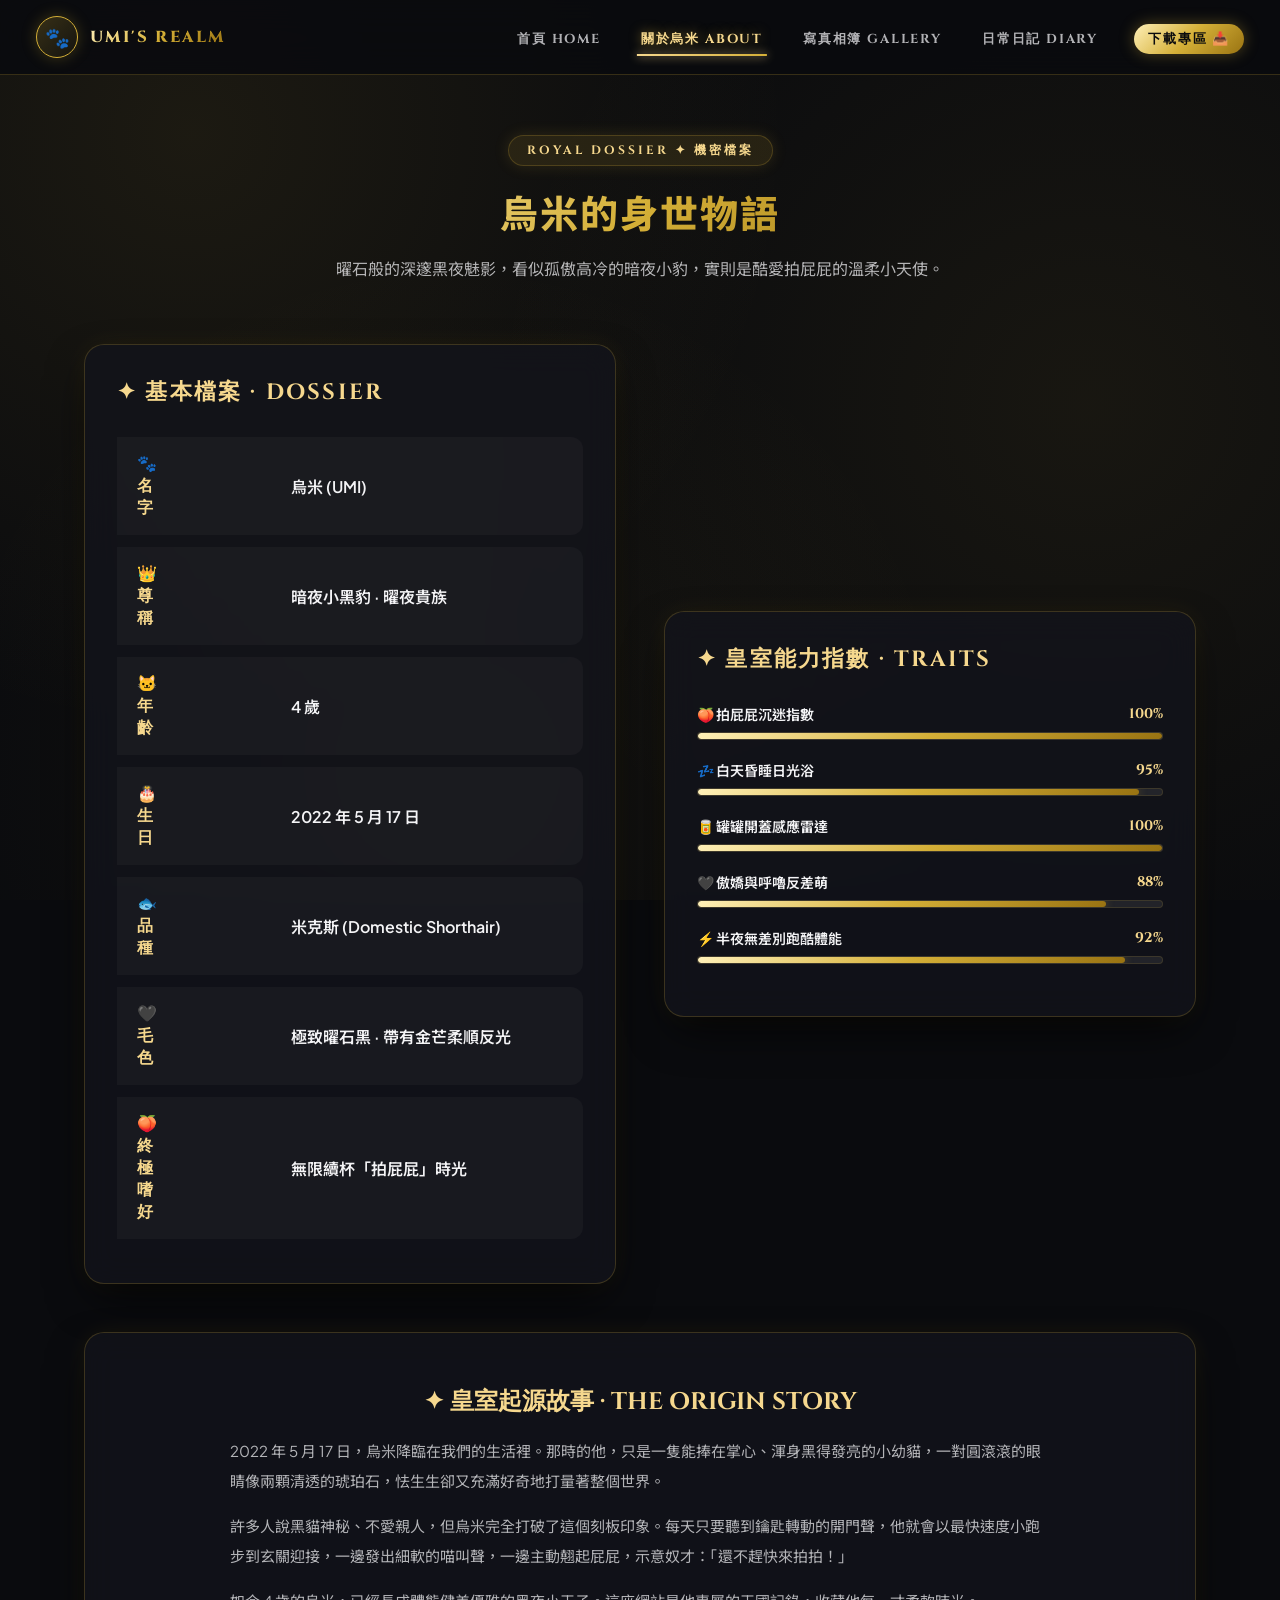
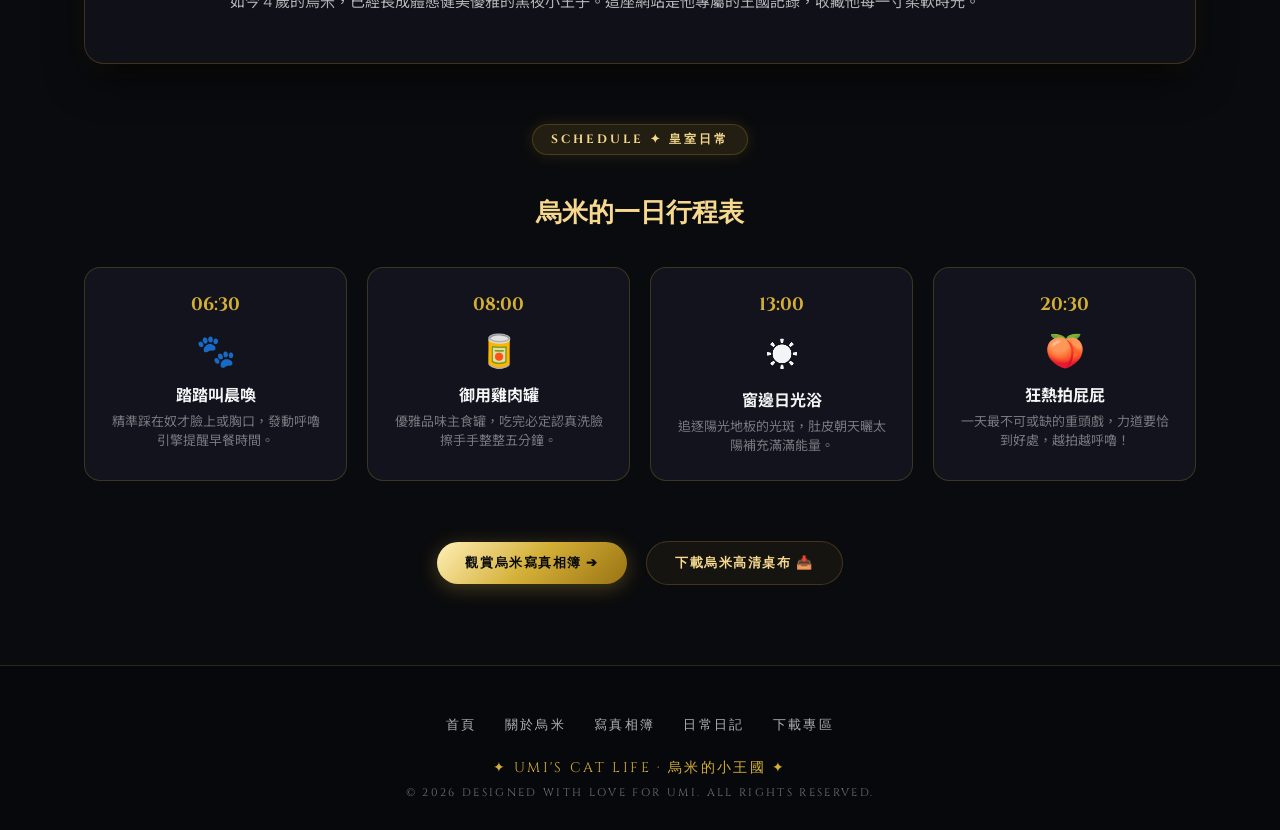
==== about.html @ c067a71b "Upgrade site to multi-page personal website with About, Gallery, Diary and Downloads" ====
<!DOCTYPE html>
<html lang="zh-Hant">
<head>
<meta charset="UTF-8">
<meta name="viewport" content="width=device-width, initial-scale=1.0">
<title>關於烏米｜ROYAL DOSSIER · UMI's CAT LIFE</title>
<link rel="preconnect" href="https://fonts.googleapis.com">
<link rel="preconnect" href="https://fonts.gstatic.com" crossorigin>
<link href="https://fonts.googleapis.com/css2?family=Cinzel:wght@500;600;700;800;900&family=Plus+Jakarta+Sans:wght@300;400;500;600;700&family=Noto+Sans+TC:wght@300;400;500;700;900&display=swap" rel="stylesheet">
<link rel="stylesheet" href="style.css">
<style>
/* Page Specific Styles for About */
.about-hero {
  display: grid;
  grid-template-columns: 1fr 1fr;
  gap: 48px;
  align-items: center;
  margin-top: 20px;
}

.profile-table {
  width: 100%;
  border-collapse: separate;
  border-spacing: 0 12px;
}

.profile-table tr {
  background: rgba(255, 255, 255, 0.03);
  border: 1px solid var(--gold-border);
  border-radius: 12px;
  transition: all .25s ease;
}

.profile-table tr:hover {
  background: rgba(212, 175, 55, 0.08);
  border-color: var(--gold-border-hover);
}

.profile-table td {
  padding: 16px 20px;
}

.profile-table td:first-child {
  border-radius: 12px 0 0 12px;
  font-family: 'Cinzel', serif;
  font-weight: 700;
  color: var(--gold-light);
  width: 35%;
  display: flex;
  align-items: center;
  gap: 10px;
}

.profile-table td:last-child {
  border-radius: 0 12px 12px 0;
  color: var(--text-main);
  font-weight: 600;
}

.stat-bar-wrap {
  margin-top: 30px;
}

.stat-item {
  margin-bottom: 20px;
}

.stat-header {
  display: flex;
  justify-content: space-between;
  margin-bottom: 8px;
  font-weight: 600;
  font-size: 14px;
}

.stat-header span:first-child {
  color: var(--text-main);
}

.stat-header span:last-child {
  color: var(--gold-light);
  font-family: 'Cinzel', serif;
  font-weight: 700;
}

.stat-track {
  height: 8px;
  background: rgba(255, 255, 255, 0.08);
  border-radius: 10px;
  overflow: hidden;
  border: 1px solid rgba(212, 175, 55, 0.15);
}

.stat-fill {
  height: 100%;
  background: var(--gold-gradient);
  border-radius: 10px;
  box-shadow: 0 0 10px rgba(212, 175, 55, 0.4);
  transition: width 1s ease-in-out;
}

.routine-grid {
  display: grid;
  grid-template-columns: repeat(auto-fit, minmax(200px, 1fr));
  gap: 20px;
  margin-top: 36px;
}

.routine-card {
  background: rgba(26, 29, 42, 0.5);
  border: 1px solid var(--gold-border);
  border-radius: 16px;
  padding: 24px;
  text-align: center;
  transition: all .3s ease;
}

.routine-card:hover {
  transform: translateY(-4px);
  border-color: var(--gold-light);
  box-shadow: 0 10px 25px rgba(0, 0, 0, 0.5);
}

.routine-time {
  font-family: 'Cinzel', serif;
  color: var(--gold-mid);
  font-weight: 700;
  font-size: 18px;
  margin-bottom: 8px;
}

.routine-icon {
  font-size: 32px;
  margin: 12px 0;
}

.routine-title {
  font-weight: 700;
  color: var(--text-main);
  margin-bottom: 6px;
}

.routine-desc {
  font-size: 13px;
  color: var(--text-dim);
  line-height: 1.5;
}

@media (max-width: 900px) {
  .about-hero {
    grid-template-columns: 1fr;
    gap: 32px;
  }
}
</style>
</head>
<body>

  <!-- NAV -->
  <nav class="nav">
    <div class="nav-brand">
      <a href="index.html" class="nav-logo">🐾</a>
      <a href="index.html" class="nav-title">UMI'S REALM</a>
    </div>
    <button class="mobile-toggle" onclick="toggleNav()">☰</button>
    <ul class="nav-links" id="navLinks">
      <li><a href="index.html">首頁 Home</a></li>
      <li><a href="about.html" class="active">關於烏米 About</a></li>
      <li><a href="gallery.html">寫真相簿 Gallery</a></li>
      <li><a href="diary.html">日常日記 Diary</a></li>
      <li><a href="downloads.html" class="nav-badge-download">下載專區 📥</a></li>
    </ul>
  </nav>

  <main>
    <div class="page-header">
      <span class="page-tag">ROYAL DOSSIER ✦ 機密檔案</span>
      <h1 class="page-title">烏米的身世物語</h1>
      <p class="page-desc">曜石般的深邃黑夜魅影，看似孤傲高冷的暗夜小豹，實則是酷愛拍屁屁的溫柔小天使。</p>
    </div>

    <div class="container">
      
      <!-- PROFILE & STATS -->
      <div class="about-hero">
        <div class="card">
          <h2 style="font-family:'Cinzel',serif; color:var(--gold-light); margin-top:0; font-size:22px; letter-spacing:0.1em;">✦ 基本檔案 · DOSSIER</h2>
          <table class="profile-table">
            <tr>
              <td>🐾 名字</td>
              <td>烏米 (UMI)</td>
            </tr>
            <tr>
              <td>👑 尊稱</td>
              <td>暗夜小黑豹 · 曜夜貴族</td>
            </tr>
            <tr>
              <td>🐱 年齡</td>
              <td>4 歲</td>
            </tr>
            <tr>
              <td>🎂 生日</td>
              <td>2022 年 5 月 17 日</td>
            </tr>
            <tr>
              <td>🐟 品種</td>
              <td>米克斯 (Domestic Shorthair)</td>
            </tr>
            <tr>
              <td>🖤 毛色</td>
              <td>極致曜石黑 · 帶有金芒柔順反光</td>
            </tr>
            <tr>
              <td>🍑 終極嗜好</td>
              <td>無限續杯「拍屁屁」時光</td>
            </tr>
          </table>
        </div>

        <div class="card">
          <h2 style="font-family:'Cinzel',serif; color:var(--gold-light); margin-top:0; font-size:22px; letter-spacing:0.1em;">✦ 皇室能力指數 · TRAITS</h2>
          <div class="stat-bar-wrap">
            <div class="stat-item">
              <div class="stat-header">
                <span>🍑 拍屁屁沉迷指數</span>
                <span>100%</span>
              </div>
              <div class="stat-track"><div class="stat-fill" style="width: 100%;"></div></div>
            </div>

            <div class="stat-item">
              <div class="stat-header">
                <span>💤 白天昏睡日光浴</span>
                <span>95%</span>
              </div>
              <div class="stat-track"><div class="stat-fill" style="width: 95%;"></div></div>
            </div>

            <div class="stat-item">
              <div class="stat-header">
                <span>🥫 罐罐開蓋感應雷達</span>
                <span>100%</span>
              </div>
              <div class="stat-track"><div class="stat-fill" style="width: 100%;"></div></div>
            </div>

            <div class="stat-item">
              <div class="stat-header">
                <span>🖤 傲嬌與呼嚕反差萌</span>
                <span>88%</span>
              </div>
              <div class="stat-track"><div class="stat-fill" style="width: 88%;"></div></div>
            </div>

            <div class="stat-item">
              <div class="stat-header">
                <span>⚡ 半夜無差別跑酷體能</span>
                <span>92%</span>
              </div>
              <div class="stat-track"><div class="stat-fill" style="width: 92%;"></div></div>
            </div>
          </div>
        </div>
      </div>

      <!-- STORY SECTION -->
      <div class="card" style="margin-top: 48px;">
        <h2 style="font-family:'Cinzel',serif; color:var(--gold-light); font-size:24px; text-align:center; margin-bottom:18px;">✦ 皇室起源故事 · THE ORIGIN STORY</h2>
        <div style="max-width: 820px; margin: 0 auto; line-height: 2; font-size: 15px; color: var(--text-muted);">
          <p>
            2022 年 5 月 17 日，烏米降臨在我們的生活裡。那時的他，只是一隻能捧在掌心、渾身黑得發亮的小幼貓，一對圓滾滾的眼睛像兩顆清透的琥珀石，怯生生卻又充滿好奇地打量著整個世界。
          </p>
          <p>
            許多人說黑貓神秘、不愛親人，但烏米完全打破了這個刻板印象。每天只要聽到鑰匙轉動的開門聲，他就會以最快速度小跑步到玄關迎接，一邊發出細軟的喵叫聲，一邊主動翹起屁屁，示意奴才：「還不趕快來拍拍！」
          </p>
          <p>
            如今 4 歲的烏米，已經長成體態健美優雅的黑夜小王子。這座網站是他專屬的王國記錄，收藏他每一寸柔軟時光。
          </p>
        </div>
      </div>

      <!-- DAILY ROUTINE -->
      <div style="margin-top: 60px;">
        <div style="text-align: center;">
          <span class="page-tag">SCHEDULE ✦ 皇室日常</span>
          <h2 style="font-family:'Cinzel',serif; color:var(--gold-light); font-size:26px;">烏米的一日行程表</h2>
        </div>

        <div class="routine-grid">
          <div class="routine-card">
            <div class="routine-time">06:30</div>
            <div class="routine-icon">🐾</div>
            <div class="routine-title">踏踏叫晨喚</div>
            <div class="routine-desc">精準踩在奴才臉上或胸口，發動呼嚕引擎提醒早餐時間。</div>
          </div>

          <div class="routine-card">
            <div class="routine-time">08:00</div>
            <div class="routine-icon">🥫</div>
            <div class="routine-title">御用雞肉罐</div>
            <div class="routine-desc">優雅品味主食罐，吃完必定認真洗臉擦手手整整五分鐘。</div>
          </div>

          <div class="routine-card">
            <div class="routine-time">13:00</div>
            <div class="routine-icon">☀️</div>
            <div class="routine-title">窗邊日光浴</div>
            <div class="routine-desc">追逐陽光地板的光斑，肚皮朝天曬太陽補充滿滿能量。</div>
          </div>

          <div class="routine-card">
            <div class="routine-time">20:30</div>
            <div class="routine-icon">🍑</div>
            <div class="routine-title">狂熱拍屁屁</div>
            <div class="routine-desc">一天最不可或缺的重頭戲，力道要恰到好處，越拍越呼嚕！</div>
          </div>
        </div>
      </div>

      <!-- BOTTOM CTA -->
      <div style="text-align: center; margin-top: 60px;">
        <a href="gallery.html" class="btn btn-primary">觀賞烏米寫真相簿 ➔</a>
        <a href="downloads.html" class="btn btn-outline" style="margin-left: 16px;">下載烏米高清桌布 📥</a>
      </div>

    </div>
  </main>

  <footer>
    <div class="footer-nav">
      <a href="index.html">首頁</a>
      <a href="about.html">關於烏米</a>
      <a href="gallery.html">寫真相簿</a>
      <a href="diary.html">日常日記</a>
      <a href="downloads.html">下載專區</a>
    </div>
    <div class="footer-brand">✦ UMI'S CAT LIFE · 烏米的小王國 ✦</div>
    <div style="font-size: 11px; color: var(--text-dim); margin-top: 8px;">
      © 2026 DESIGNED WITH LOVE FOR UMI. ALL RIGHTS RESERVED.
    </div>
  </footer>

  <script>
    function toggleNav() {
      const links = document.getElementById('navLinks');
      links.classList.toggle('open');
    }
  </script>
</body>
</html>
---- style.css ----
/* =========================================================
   UMI THE ROYAL PANTHER - MULTI-PAGE GLOBAL STYLESHEET
   Style: Luxury Dark Gold Aesthetic (曜黑金鑽風格)
   ========================================================= */

:root {
  --bg-base: #0A0B0E;
  --bg-surface: #12141C;
  --bg-card: rgba(18, 20, 28, 0.78);
  --bg-card-hover: rgba(26, 29, 42, 0.92);
  --gold-light: #F6D88E;
  --gold-mid: #D4AF37;
  --gold-dark: #8E6E1B;
  --gold-gradient: linear-gradient(135deg, #FFF0B8 0%, #D4AF37 50%, #997312 100%);
  --gold-gradient-glow: linear-gradient(135deg, #F6D88E 0%, #D4AF37 100%);
  --gold-border: rgba(212, 175, 55, 0.22);
  --gold-border-hover: rgba(246, 216, 142, 0.65);
  --gold-glow: 0 0 25px rgba(212, 175, 55, 0.22);
  --text-main: #F4F4F6;
  --text-muted: rgba(244, 244, 246, 0.72);
  --text-dim: rgba(244, 244, 246, 0.45);
  --glass-shadow: 0 18px 45px -10px rgba(0, 0, 0, 0.85), 0 0 25px rgba(212, 175, 55, 0.08);
}

* {
  box-sizing: border-box;
}

html {
  scroll-behavior: smooth;
}

body {
  margin: 0;
  background: var(--bg-base);
  background-image:
    radial-gradient(circle at 15% 15%, rgba(212, 175, 55, 0.09) 0%, transparent 45%),
    radial-gradient(circle at 85% 45%, rgba(212, 175, 55, 0.07) 0%, transparent 50%),
    radial-gradient(circle at 35% 85%, rgba(212, 175, 55, 0.06) 0%, transparent 45%);
  background-attachment: fixed;
  color: var(--text-main);
  font-family: 'Plus Jakarta Sans', 'Noto Sans TC', sans-serif;
  -webkit-font-smoothing: antialiased;
  overflow-x: hidden;
  min-height: 100vh;
  display: flex;
  flex-direction: column;
}

main {
  flex: 1;
}

a {
  color: inherit;
  text-decoration: none;
}

/* ================= NAVIGATION ================= */
.nav {
  position: sticky;
  top: 0;
  z-index: 100;
  background: rgba(10, 11, 14, 0.88);
  backdrop-filter: blur(20px);
  -webkit-backdrop-filter: blur(20px);
  border-bottom: 1px solid var(--gold-border);
  display: flex;
  align-items: center;
  justify-content: space-between;
  padding: 16px 36px;
  transition: all .3s ease;
}

.nav-brand {
  display: flex;
  align-items: center;
  gap: 12px;
}

.nav-logo {
  width: 42px;
  height: 42px;
  border-radius: 50%;
  background: linear-gradient(135deg, rgba(212, 175, 55, 0.22), rgba(212, 175, 55, 0.05));
  border: 1px solid var(--gold-mid);
  display: flex;
  align-items: center;
  justify-content: center;
  font-size: 20px;
  flex-shrink: 0;
  box-shadow: 0 0 15px rgba(212, 175, 55, 0.25);
  transition: transform .3s ease;
}

.nav-brand:hover .nav-logo {
  transform: rotate(15deg) scale(1.08);
}

.nav-title {
  font-family: 'Cinzel', serif;
  font-size: 16px;
  font-weight: 800;
  letter-spacing: 0.15em;
  background: var(--gold-gradient);
  -webkit-background-clip: text;
  -webkit-text-fill-color: transparent;
}

.nav-links {
  display: flex;
  gap: 32px;
  list-style: none;
  margin: 0;
  padding: 0;
  align-items: center;
}

.nav-links a {
  font-family: 'Cinzel', serif;
  font-size: 13px;
  font-weight: 700;
  letter-spacing: 0.14em;
  text-transform: uppercase;
  color: var(--text-muted);
  transition: all .3s ease;
  position: relative;
  padding: 8px 4px;
}

.nav-links a::after {
  content: "";
  position: absolute;
  bottom: 0;
  left: 50%;
  width: 0;
  height: 2px;
  background: var(--gold-gradient-glow);
  transition: all .3s ease;
  transform: translateX(-50%);
  box-shadow: 0 0 10px var(--gold-light);
}

.nav-links a:hover {
  color: var(--gold-light);
  text-shadow: 0 0 10px rgba(212, 175, 55, 0.4);
}

.nav-links a:hover::after,
.nav-links a.active::after {
  width: 100%;
}

.nav-links a.active {
  color: var(--gold-light);
  text-shadow: 0 0 12px rgba(212, 175, 55, 0.5);
}

.nav-badge-download {
  background: var(--gold-gradient);
  color: #0A0B0E !important;
  font-weight: 800 !important;
  padding: 6px 14px !important;
  border-radius: 20px;
  box-shadow: 0 0 15px rgba(212, 175, 55, 0.35);
  transition: transform .25s ease, box-shadow .25s ease !important;
}

.nav-badge-download:hover {
  transform: translateY(-2px);
  box-shadow: 0 0 20px rgba(212, 175, 55, 0.6) !important;
  text-shadow: none !important;
}

.nav-badge-download::after {
  display: none !important;
}

.mobile-toggle {
  display: none;
  background: transparent;
  border: 1px solid var(--gold-border);
  color: var(--gold-light);
  font-size: 22px;
  cursor: pointer;
  padding: 6px 12px;
  border-radius: 8px;
}

@media (max-width: 820px) {
  .nav {
    padding: 14px 20px;
  }
  .mobile-toggle {
    display: block;
  }
  .nav-links {
    display: none;
    flex-direction: column;
    position: absolute;
    top: 100%;
    left: 0;
    width: 100%;
    background: rgba(10, 11, 14, 0.98);
    border-bottom: 1px solid var(--gold-border);
    padding: 24px;
    gap: 18px;
    backdrop-filter: blur(25px);
  }
  .nav-links.open {
    display: flex;
  }
}

/* ================= COMMON HERO BANNER ================= */
.page-header {
  text-align: center;
  padding: 60px 24px 40px;
  max-width: 900px;
  margin: 0 auto;
}

.page-tag {
  display: inline-block;
  font-family: 'Cinzel', serif;
  font-size: 12px;
  font-weight: 700;
  letter-spacing: 0.25em;
  color: var(--gold-light);
  background: rgba(212, 175, 55, 0.12);
  border: 1px solid var(--gold-border);
  padding: 6px 18px;
  border-radius: 30px;
  margin-bottom: 18px;
  box-shadow: 0 0 15px rgba(212, 175, 55, 0.15);
}

.page-title {
  font-size: 38px;
  font-weight: 800;
  margin: 0 0 16px;
  letter-spacing: 0.05em;
  background: var(--gold-gradient);
  -webkit-background-clip: text;
  -webkit-text-fill-color: transparent;
}

.page-desc {
  font-size: 16px;
  line-height: 1.8;
  color: var(--text-muted);
  margin: 0 auto;
  max-width: 640px;
}

/* ================= CARDS & CONTAINERS ================= */
.container {
  max-width: 1160px;
  margin: 0 auto;
  padding: 0 24px 80px;
}

.card {
  background: var(--bg-card);
  border: 1px solid var(--gold-border);
  border-radius: 20px;
  padding: 32px;
  box-shadow: var(--glass-shadow);
  backdrop-filter: blur(15px);
  transition: all .35s cubic-bezier(0.16, 1, 0.3, 1);
}

.card:hover {
  border-color: var(--gold-border-hover);
  transform: translateY(-4px);
  box-shadow: 0 22px 50px -10px rgba(0, 0, 0, 0.9), 0 0 30px rgba(212, 175, 55, 0.15);
}

/* ================= BUTTONS ================= */
.btn {
  display: inline-flex;
  align-items: center;
  justify-content: center;
  gap: 10px;
  padding: 12px 28px;
  border-radius: 30px;
  font-family: 'Cinzel', serif;
  font-size: 13px;
  font-weight: 700;
  letter-spacing: 0.12em;
  text-transform: uppercase;
  cursor: pointer;
  transition: all .3s ease;
  border: none;
}

.btn-primary {
  background: var(--gold-gradient);
  color: #0A0B0E;
  box-shadow: 0 4px 20px rgba(212, 175, 55, 0.3);
}

.btn-primary:hover {
  transform: translateY(-2px);
  box-shadow: 0 8px 25px rgba(212, 175, 55, 0.5);
}

.btn-outline {
  background: rgba(212, 175, 55, 0.06);
  border: 1px solid var(--gold-border);
  color: var(--gold-light);
}

.btn-outline:hover {
  background: rgba(212, 175, 55, 0.15);
  border-color: var(--gold-mid);
  transform: translateY(-2px);
}

/* ================= FOOTER ================= */
footer {
  background: #07080B;
  border-top: 1px solid rgba(212, 175, 55, 0.18);
  color: var(--text-dim);
  text-align: center;
  padding: 50px 24px 30px;
  font-family: 'Cinzel', serif;
  font-size: 13px;
  letter-spacing: 0.18em;
  margin-top: auto;
}

.footer-nav {
  display: flex;
  justify-content: center;
  gap: 28px;
  margin-bottom: 24px;
  flex-wrap: wrap;
}

.footer-nav a {
  color: var(--text-muted);
  transition: color .25s ease;
}

.footer-nav a:hover {
  color: var(--gold-light);
}

.footer-brand {
  font-size: 14px;
  margin-bottom: 8px;
  color: var(--gold-mid);
}
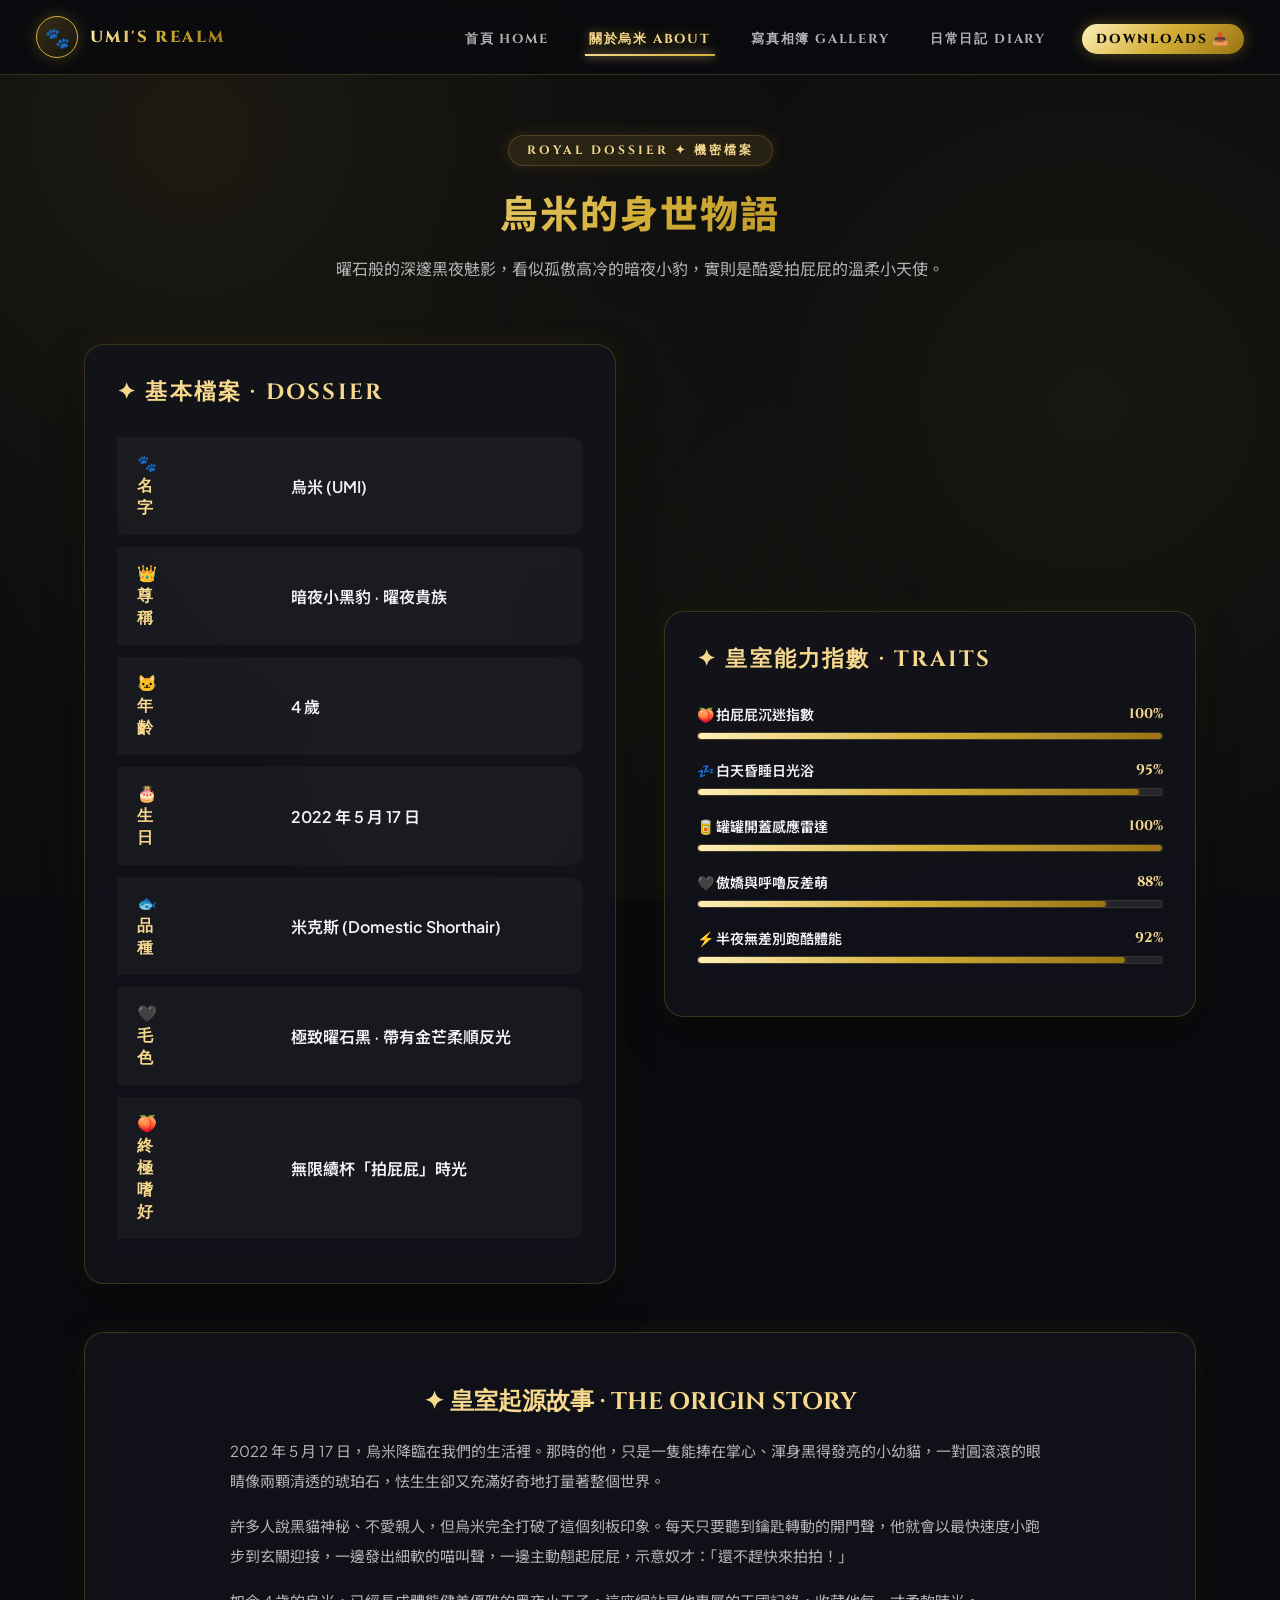
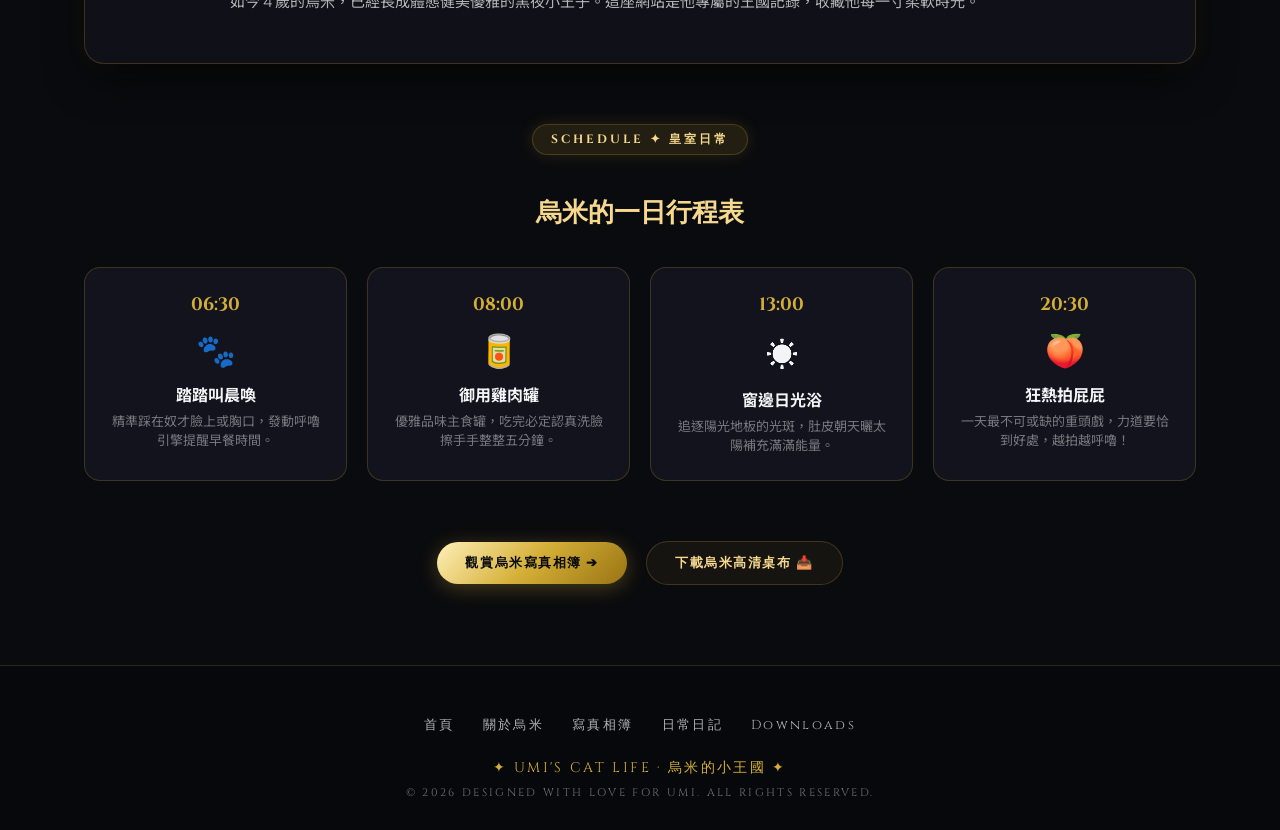
==== commit e45a71ba: "Update Downloads page: rename to English Downloads and keep mobile wallpapers only" ====
--- a/about.html
+++ b/about.html
@@ -168,7 +168,7 @@
       <li><a href="about.html" class="active">關於烏米 About</a></li>
       <li><a href="gallery.html">寫真相簿 Gallery</a></li>
       <li><a href="diary.html">日常日記 Diary</a></li>
-      <li><a href="downloads.html" class="nav-badge-download">下載專區 📥</a></li>
+      <li><a href="downloads.html" class="nav-badge-download">Downloads 📥</a></li>
     </ul>
   </nav>
 
@@ -332,7 +332,7 @@
       <a href="about.html">關於烏米</a>
       <a href="gallery.html">寫真相簿</a>
       <a href="diary.html">日常日記</a>
-      <a href="downloads.html">下載專區</a>
+      <a href="downloads.html">Downloads</a>
     </div>
     <div class="footer-brand">✦ UMI'S CAT LIFE · 烏米的小王國 ✦</div>
     <div style="font-size: 11px; color: var(--text-dim); margin-top: 8px;">
